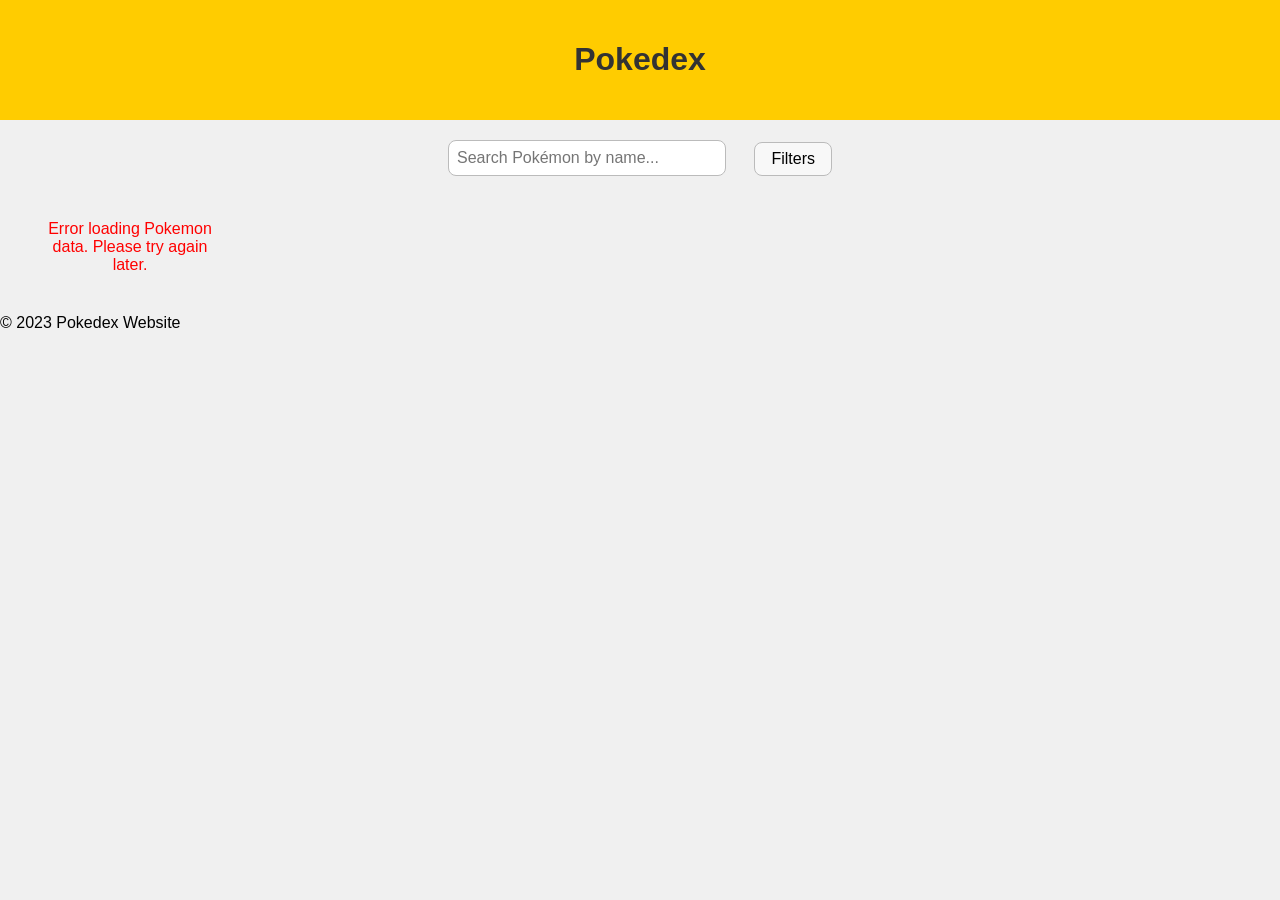
==== pokedex-website2/src/index.html @ b8cbc31a "Initial commit" ====
<!DOCTYPE html>
<html lang="en">
<head>
    <meta charset="UTF-8">
    <meta name="viewport" content="width=device-width, initial-scale=1.0">
    <title>Pokedex</title>
    <link rel="stylesheet" href="styles/main.css">
</head>
<body>
        <div id="pokemon-modal">
        <div class="modal-content">
            <button class="close-btn" aria-label="Close">&times;</button>
            <div id="modal-body"></div>
        </div>
    </div>
    
    <header>
        <h1>Pokedex</h1>
    </header>
    <main>
    <div style="margin: 20px 0; text-align:center;">
        <input id="pokemon-search" type="text" placeholder="Search Pokémon by name..." style="width: 260px; padding: 8px; font-size: 1em; border-radius: 8px; border: 1px solid #bbb;">
        <span id="type-filters" style="margin-left:24px;display:inline-block;vertical-align:middle;">
            <!-- Type filter button and dropdown will be rendered here -->
        </span>
    </div>
    <section id="pokemon-list">
        <!-- Pokémon data will be dynamically inserted here -->
    </section>
</main>
    <footer>
        <p>&copy; 2023 Pokedex Website</p>
    </footer>
    <script src="scripts/app.js"></script>
</body>
</html>
---- pokedex-website2/src/styles/main.css ----
body {
    font-family: Arial, sans-serif;
    background-color: #f0f0f0;
    margin: 0;
    padding: 0;
}

header {
    background-color: #ffcc00;
    padding: 20px;
    text-align: center;
}

h1 {
    color: #333;
}

.container {
    width: 980px; /* Exactly fit 5 columns of 180px + 4 gaps of 16px */
    margin: auto;
    overflow: hidden;
}

.card {
    background: white;
    border: 1px solid #ddd;
    border-radius: 5px;
    box-shadow: 0 2px 5px rgba(0, 0, 0, 0.1);
    margin: 20px;
    padding: 15px;
    text-align: center;
}

.card img {
    width: 100px;
    height: auto;
}

.footer {
    background-color: #333;
    color: white;
    text-align: center;
    padding: 10px 0;
    position: relative;
    bottom: 0;
    width: 100%;
}

.pokemon-btn {
    width: 180px;
    height: 120px;
    padding: 12px;
    margin-bottom: 10px;
    border-radius: 12px;
    border: 1px solid #bbb;
    background: #fff;
    cursor: pointer;
    transition: background 0.15s, box-shadow 0.15s;
    display: flex;
    flex-direction: column;
    align-items: center;
    justify-content: center;
    gap: 8px;
    position: relative;
    transition: all 0.2s ease-in-out;
}

.pokemon-btn:hover {
    background: #e3f2fd;
    box-shadow: 0 2px 8px rgba(33,150,243,0.08);
}

.pokemon-name {
    font-size: 1.15em;
    font-weight: bold;
    color: #333;
}

.type-container {
    display: flex;
    gap: 6px;
    justify-content: center;
}

.type-pill {
    padding: 4px 12px;
    border-radius: 16px;
    color: white;
    font-size: 0.85em;
    font-weight: bold;
    text-shadow: 1px 1px 1px rgba(0, 0, 0, 0.2);
    letter-spacing: 0.5px;
}

/* Modal styles */
#pokemon-modal {
    display: none;
    position: fixed;
    z-index: 1000;
    left: 0; top: 0; right: 0; bottom: 0;
    background: rgba(0,0,0,0.5);
    align-items: center;
    justify-content: center;
}

#pokemon-modal.active {
    display: flex;
}

.modal-content {
    background: #fff;
    padding: 28px;
    border-radius: 16px;
    width: 1200px;
    max-width: 95vw;
    max-height: 90vh;
    overflow-y: auto;
    position: relative;
    box-shadow: 0 4px 24px rgba(0,0,0,0.2);
}
/* Two-column layout */
.modal-grid {
    display: grid;
    grid-template-columns: 1fr 400px;
    gap: 40px;
    margin-top: 24px;
}

.modal-left {
    padding-right: 20px;
}

.modal-right {
    background: #f8f9fa;
    padding: 24px;
    border-radius: 16px;
    height: fit-content;
}

/* Header alignment fix */
.section-header {
    margin-top: 0;
    margin-bottom: 16px;
}

.close-btn {
    position: absolute;
    top: 12px;
    right: 16px;
    font-size: 24px;
    cursor: pointer;
    border: none;
    background: none;
    padding: 8px;
    color: #666;
    border-radius: 50%;
    transition: all 0.2s ease;
    width: 40px;
    height: 40px;
    display: flex;
    align-items: center;
    justify-content: center;
}

.close-btn:hover {
    background: #f6f6f6;
    color: #ef5350;
}

/* Stats styles */
.stats-container {
    margin: 16px 0;
}

.stats-container.base-stats {
    margin: 0;
    padding: 0;
}

.stats-container.other-stats {
    background: #f8f9fa;
    padding: 20px;
    border-radius: 12px;
    margin-top: 24px;
}

.stat {
    margin-bottom: 16px;
}

.stat:last-child {
    margin-bottom: 0;
}

.stat-name {
    font-weight: 600;
    margin-bottom: 6px;
    color: #2f3542;
    font-size: 0.95em;
}

.stat-bar {
    background: #e9ecef;
    border-radius: 12px;
    height: 24px;
    overflow: hidden;
    box-shadow: inset 0 2px 4px rgba(0,0,0,0.05);
}

.stat-fill {
    background: linear-gradient(to right, #4CAF50, #81C784);
    height: 100%;
    border-radius: 12px;
    color: white;
    text-align: right;
    padding-right: 12px;
    line-height: 24px;
    font-size: 0.9em;
    font-weight: 600;
    text-shadow: 1px 1px 1px rgba(0,0,0,0.2);
    transition: width 0.4s ease-out;
}

/* Abilities styles */
.abilities-container {
    margin: 24px 0;
    display: flex;
    gap: 8px;
    flex-wrap: wrap;
}

.ability-btn {
    background: #f8f9fa;
    padding: 8px 16px;
    border-radius: 20px;
    border: none;
    cursor: pointer;
    font-size: 1em;
    font-weight: 600;
    color: #2f3542;
    transition: all 0.2s ease;
    position: relative;
    box-shadow: 0 2px 4px rgba(0,0,0,0.04);
}

.ability-btn:hover {
    background: #e3f2fd;
    transform: translateY(-1px);
    box-shadow: 0 4px 8px rgba(33,150,243,0.15);
}

.ability-popup {
    position: absolute;
    bottom: 100%;
    left: 50%;
    transform: translateX(-50%) translateY(-8px);
    background: white;
    padding: 12px 16px;
    border-radius: 8px;
    box-shadow: 0 4px 16px rgba(0,0,0,0.15);
    width: max-content;
    max-width: 300px;
    opacity: 0;
    visibility: hidden;
    transition: all 0.2s ease;
    z-index: 100;
    text-align: left;
    font-weight: normal;
    font-size: 0.9em;
    color: #666;
    margin-bottom: 4px;
}

.ability-popup::after {
    content: '';
    position: absolute;
    top: 100%;
    left: 50%;
    transform: translateX(-50%);
    border: 8px solid transparent;
    border-top-color: white;
}

.ability-btn:hover .ability-popup,
.ability-btn:focus .ability-popup {
    opacity: 1;
    visibility: visible;
    transform: translateX(-50%) translateY(0);
}

.ability-btn:focus {
    outline: none;
    box-shadow: 0 0 0 3px rgba(33,150,243,0.3);
}

/* Breeding info styles */
.breeding-info {
    margin: 16px 0;
}

.egg-groups {
    display: flex;
    gap: 8px;
    flex-wrap: wrap;
    margin-bottom: 16px;
}

/* Yield styles */
.stats-container .stat-fill {
    font-size: 0.85em;
    padding-right: 6px;
}

/* Pokemon grid layout */
.pokemon-grid {
    display: grid;
    grid-template-columns: repeat(5, 180px);
    gap: 16px;
    width: 100%;
    margin: 0 auto;
    padding: 24px;
    max-width: 1200px;
    margin: 0 auto;
}

/* Pokemon button styles */
.pokemon-btn {
    width: 100%;
    min-height: 100px;
    padding: 16px;
    border-radius: 16px;
    border: 1px solid #e1e4e8;
    background: white;
    cursor: pointer;
    transition: all 0.3s ease;
    display: flex;
    flex-direction: column;
    align-items: center;
    justify-content: center;
    gap: 10px;
    position: relative;
    box-shadow: 0 2px 8px rgba(0,0,0,0.04);
}

.pokemon-btn:hover {
    transform: translateY(-2px);
    box-shadow: 0 4px 12px rgba(33,150,243,0.12);
    border-color: #bbdefb;
}

.pokemon-name {
    font-size: 1.2em;
    font-weight: 600;
    color: #2f3542;
    margin: 4px 0;
}

/* Additional styles */
h2 {
    color: #ef5350;
    font-size: 2rem;
    margin-top: 0;
    margin-bottom: 16px;
}

h3 {
    color: #2f3542;
    font-size: 1.4em;
    margin: 24px 0 16px;
}
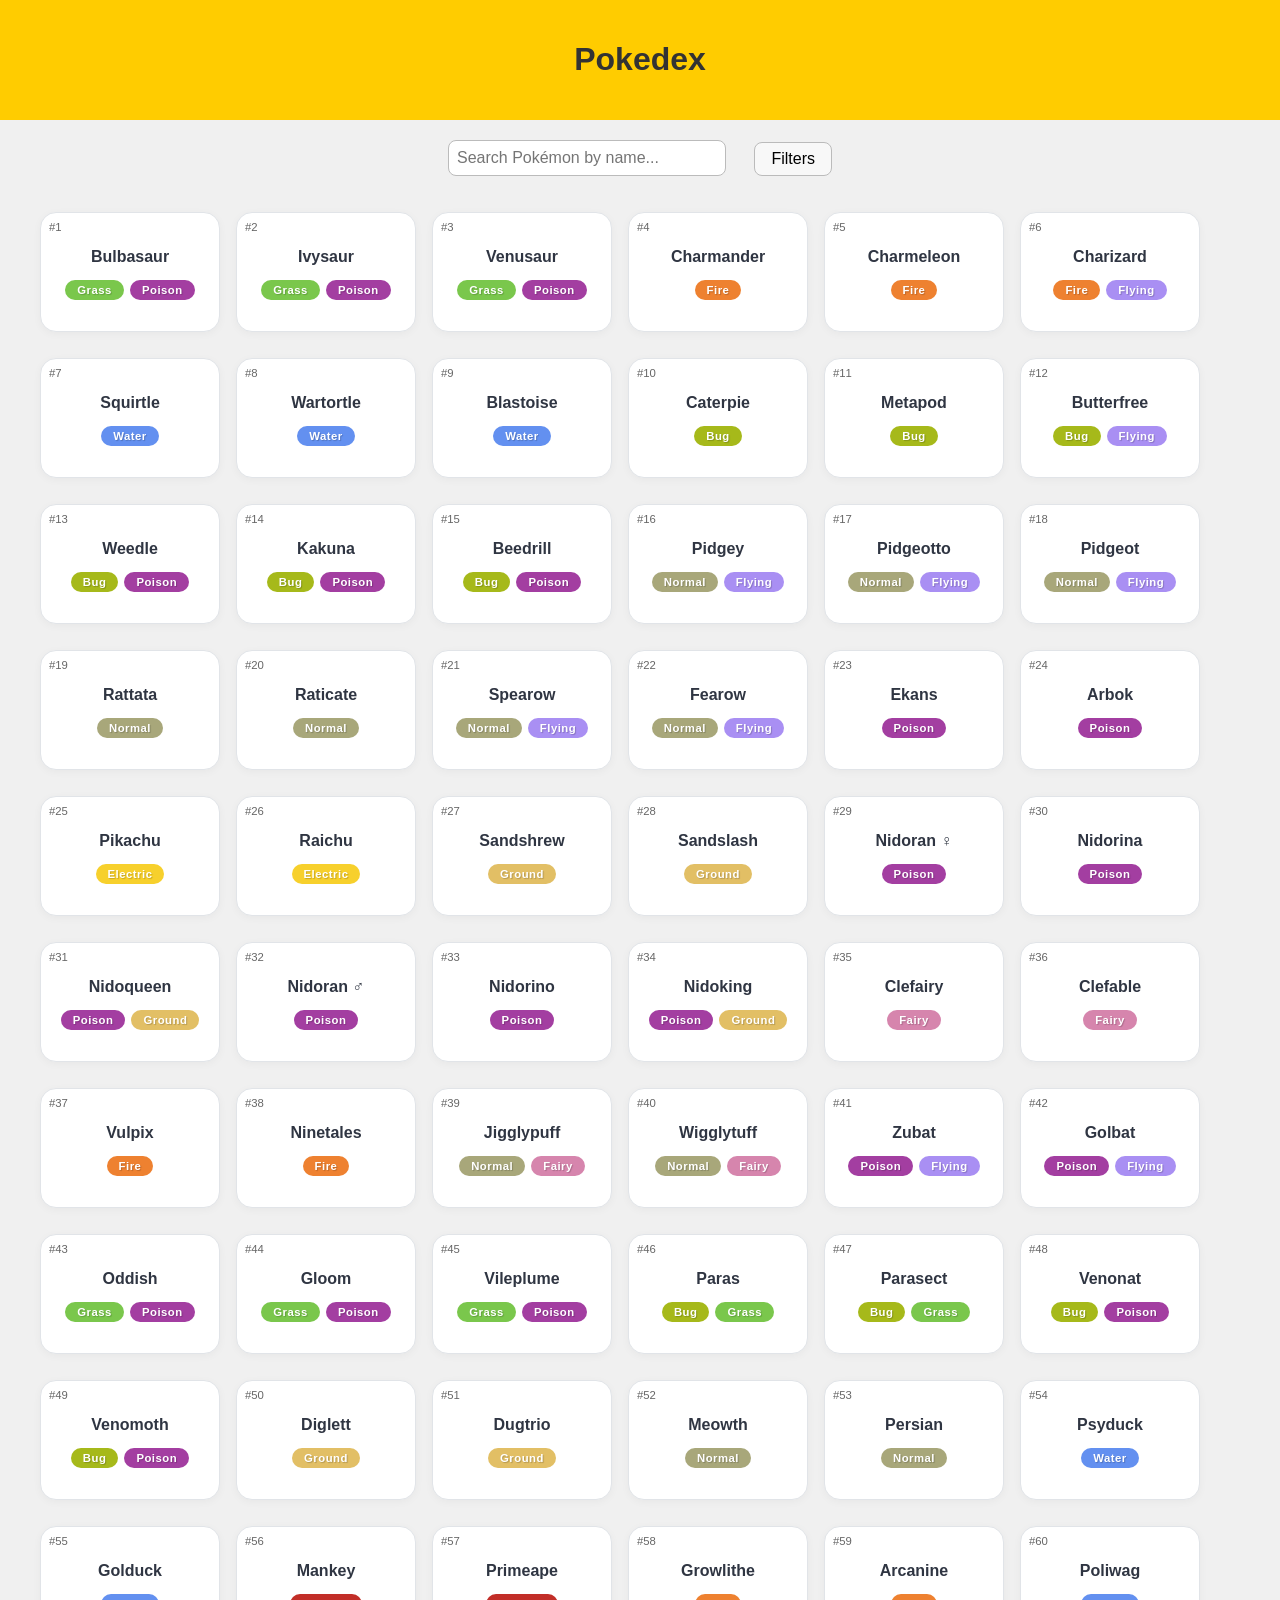
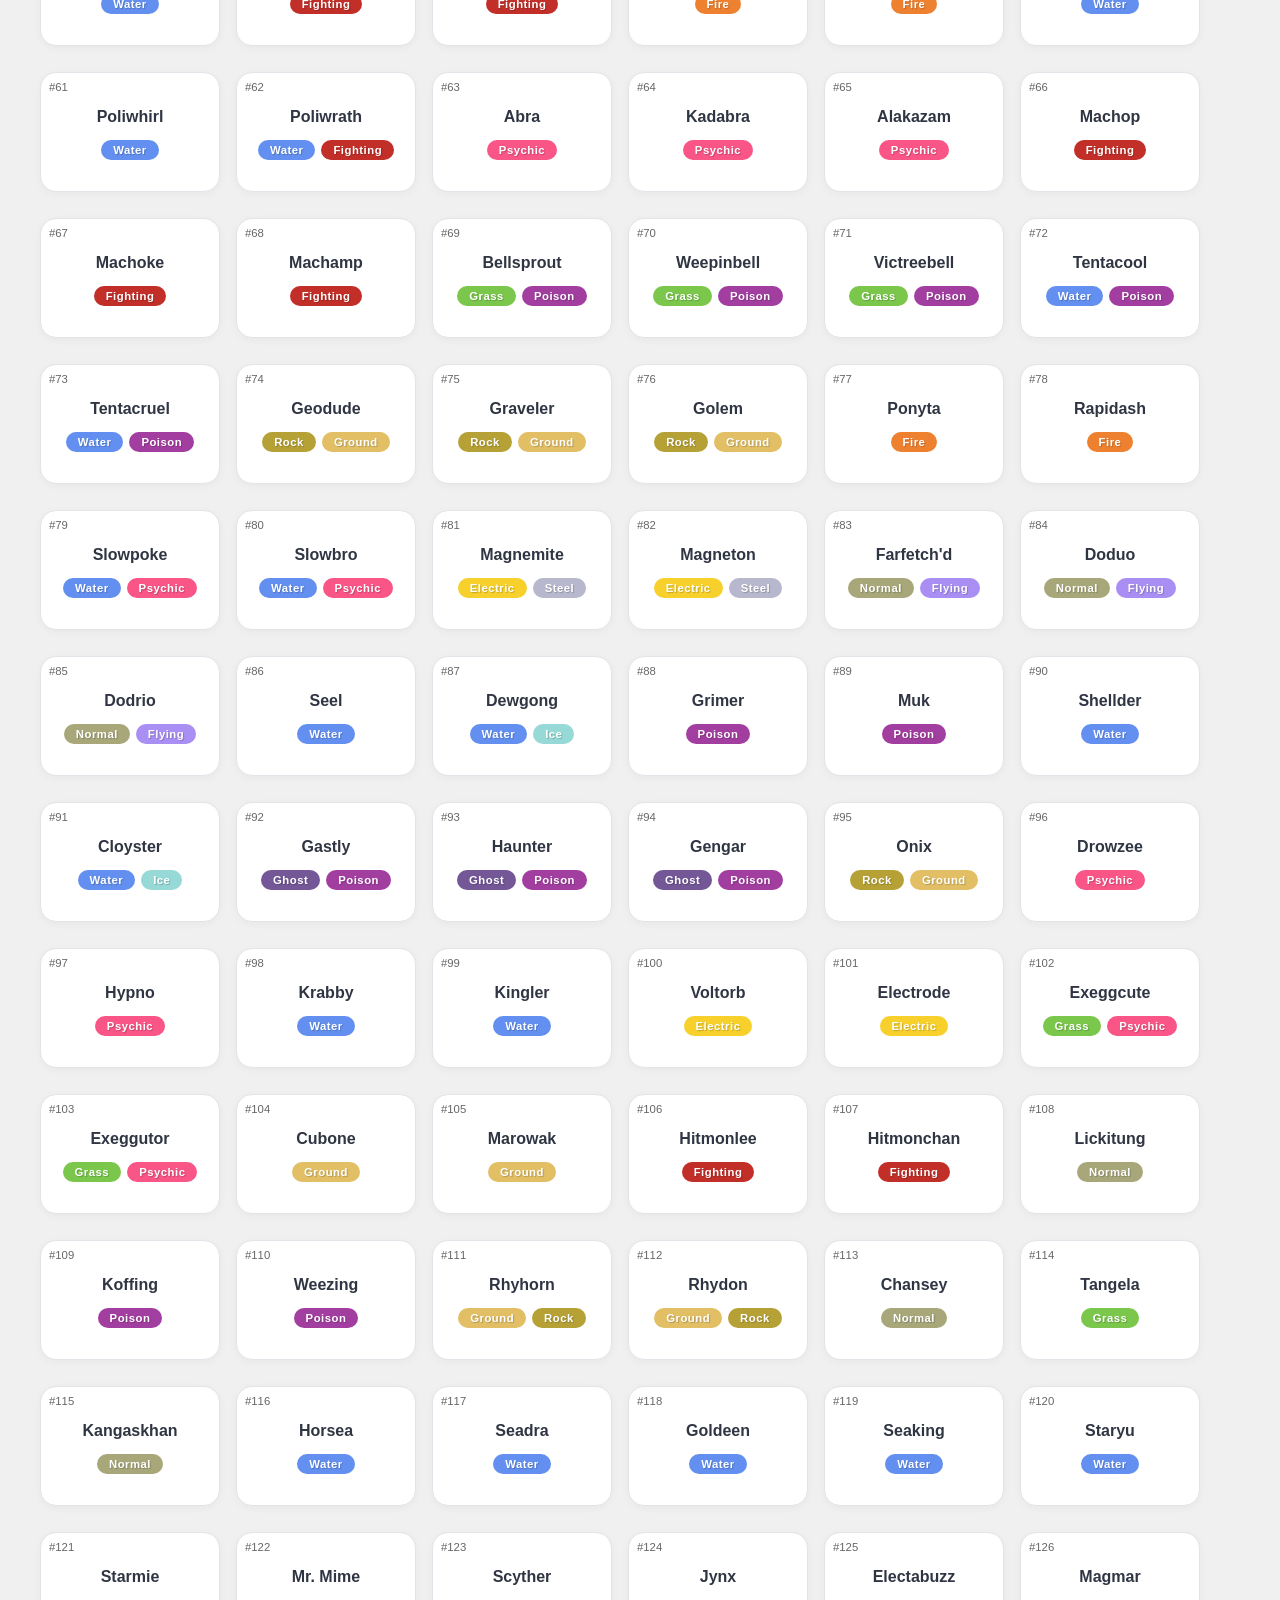
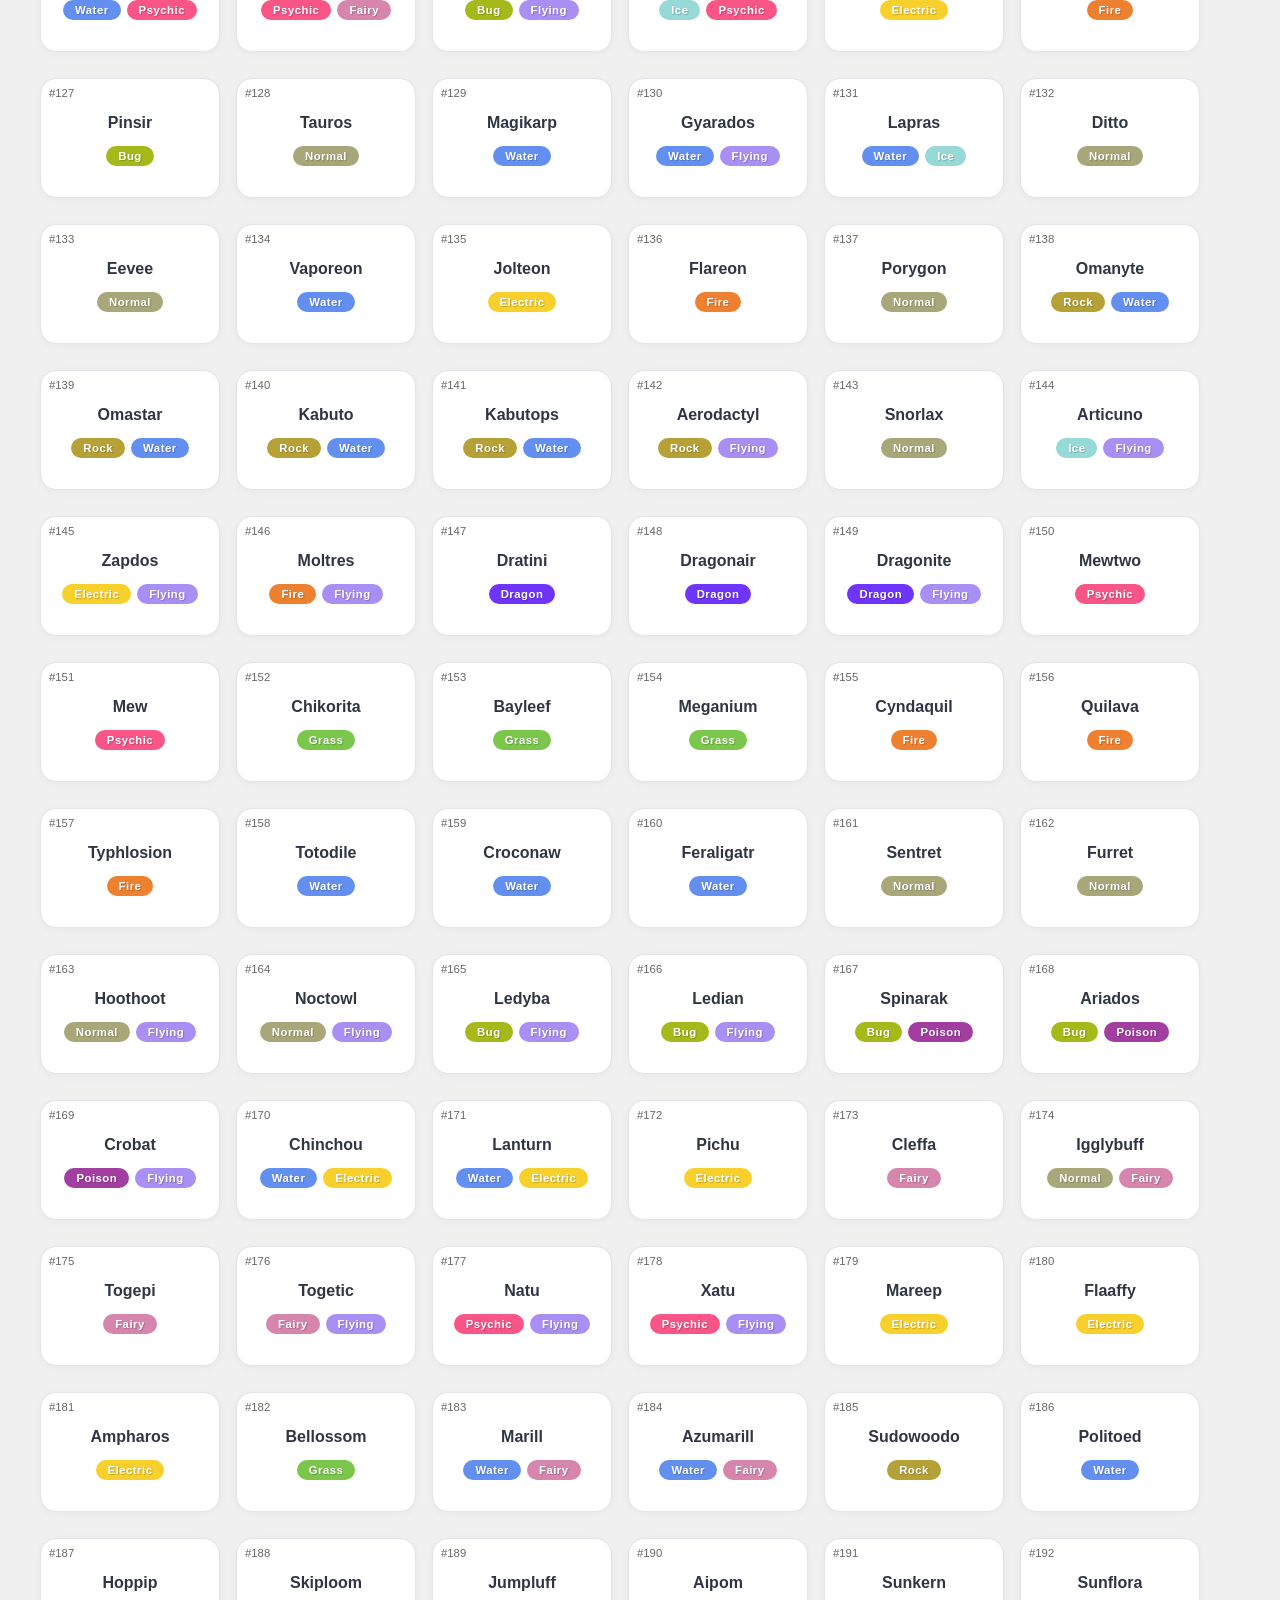
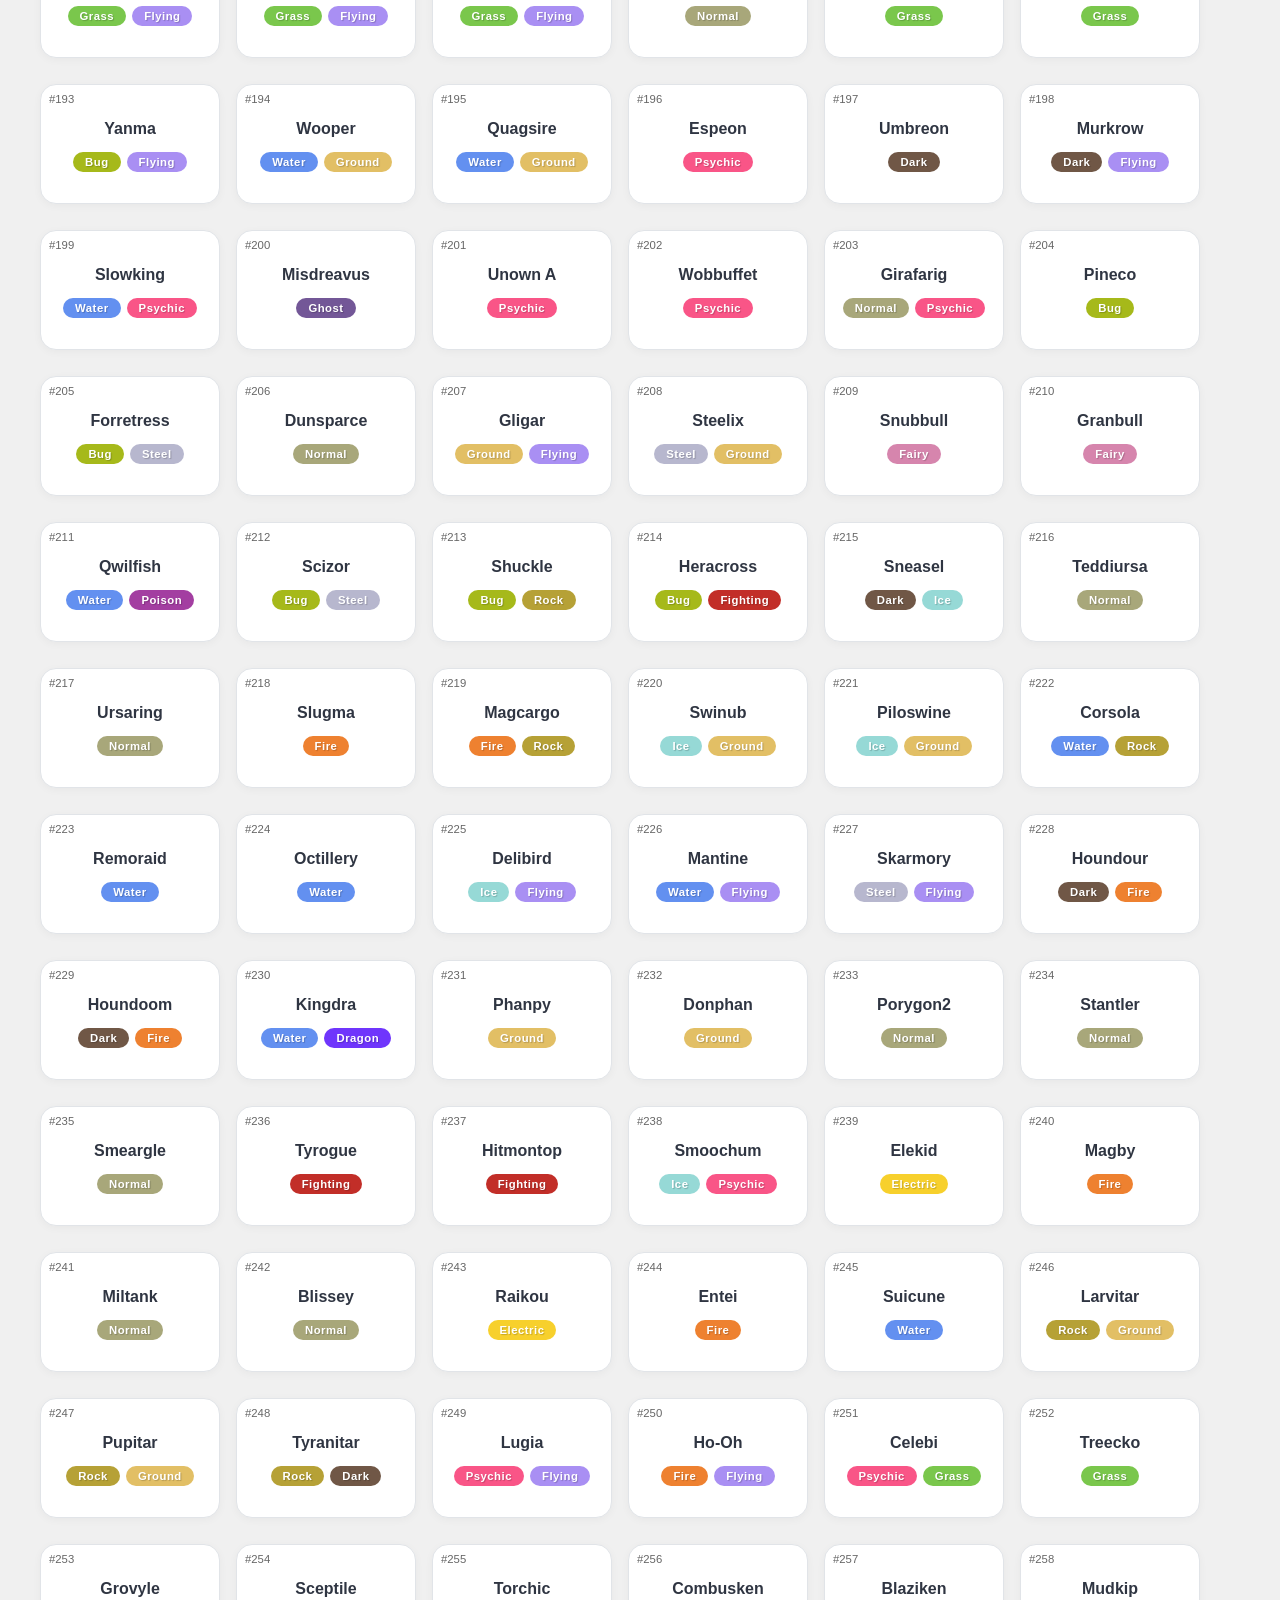
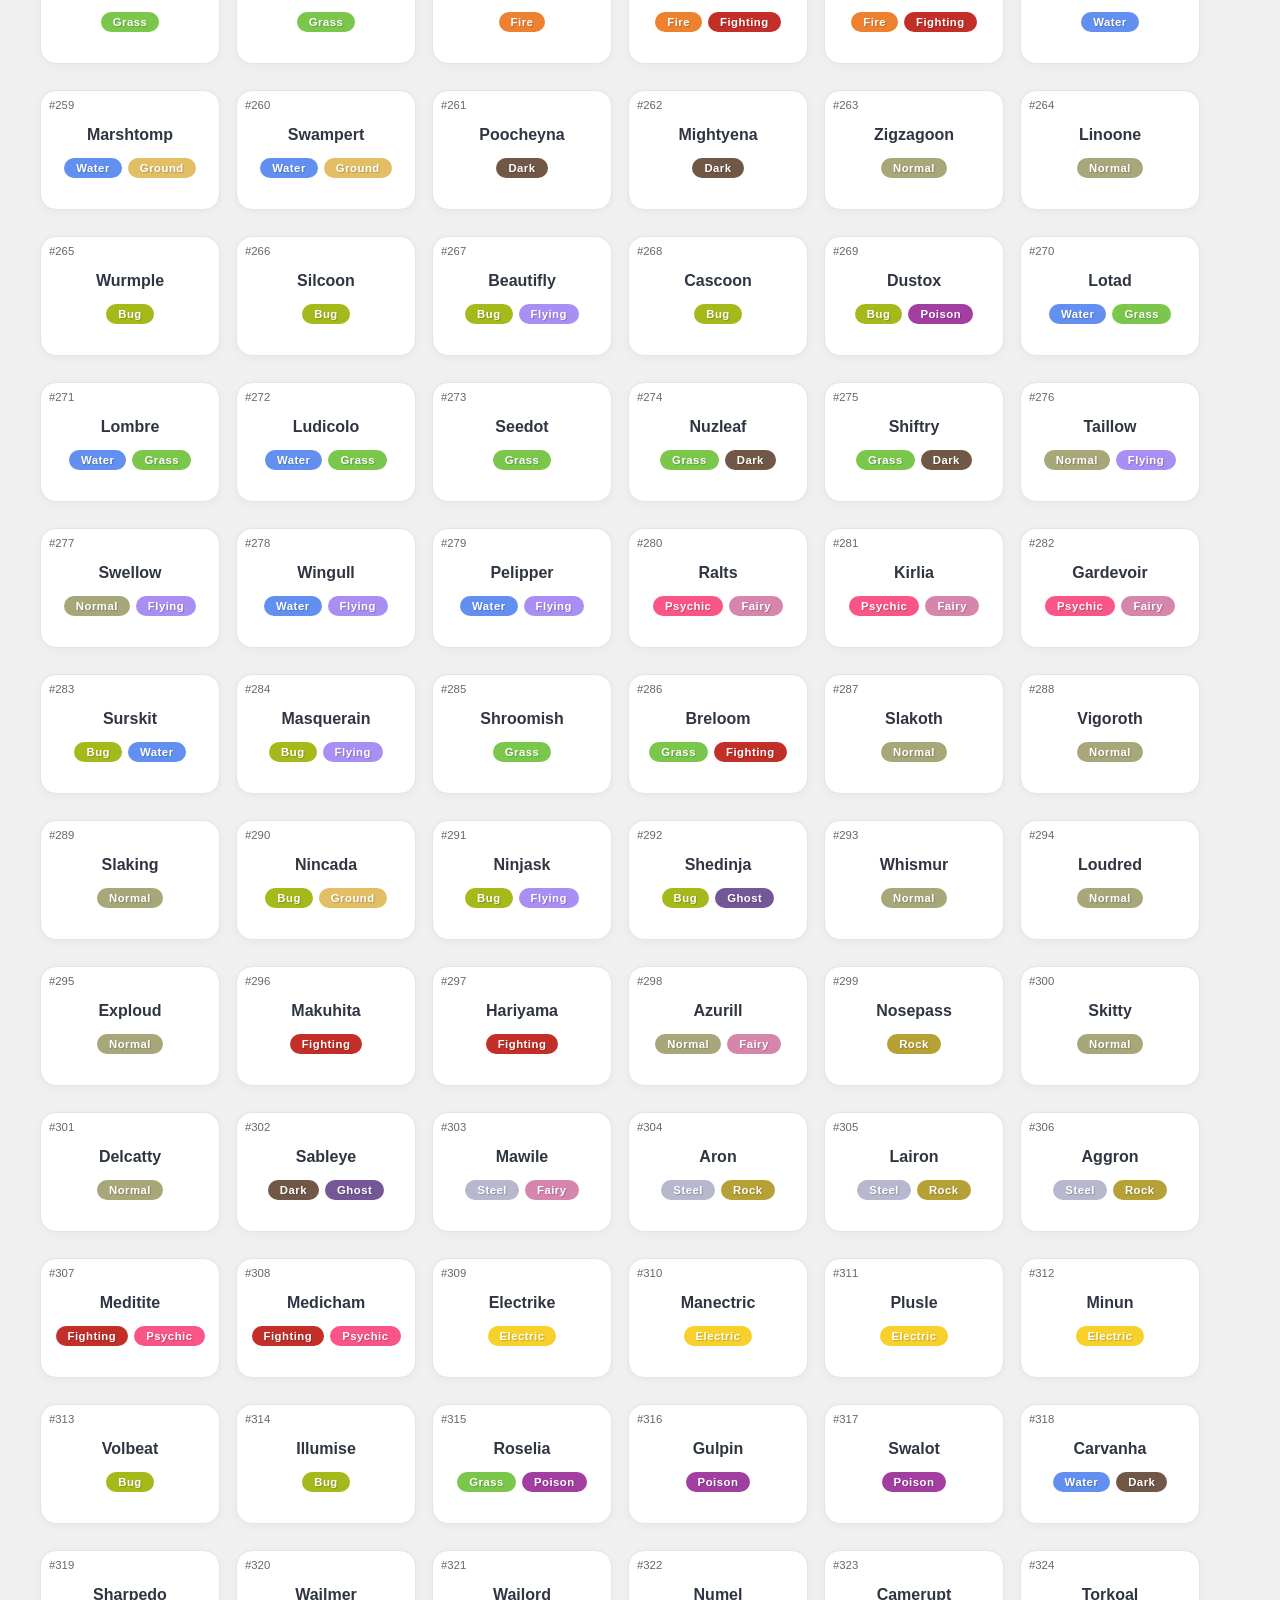
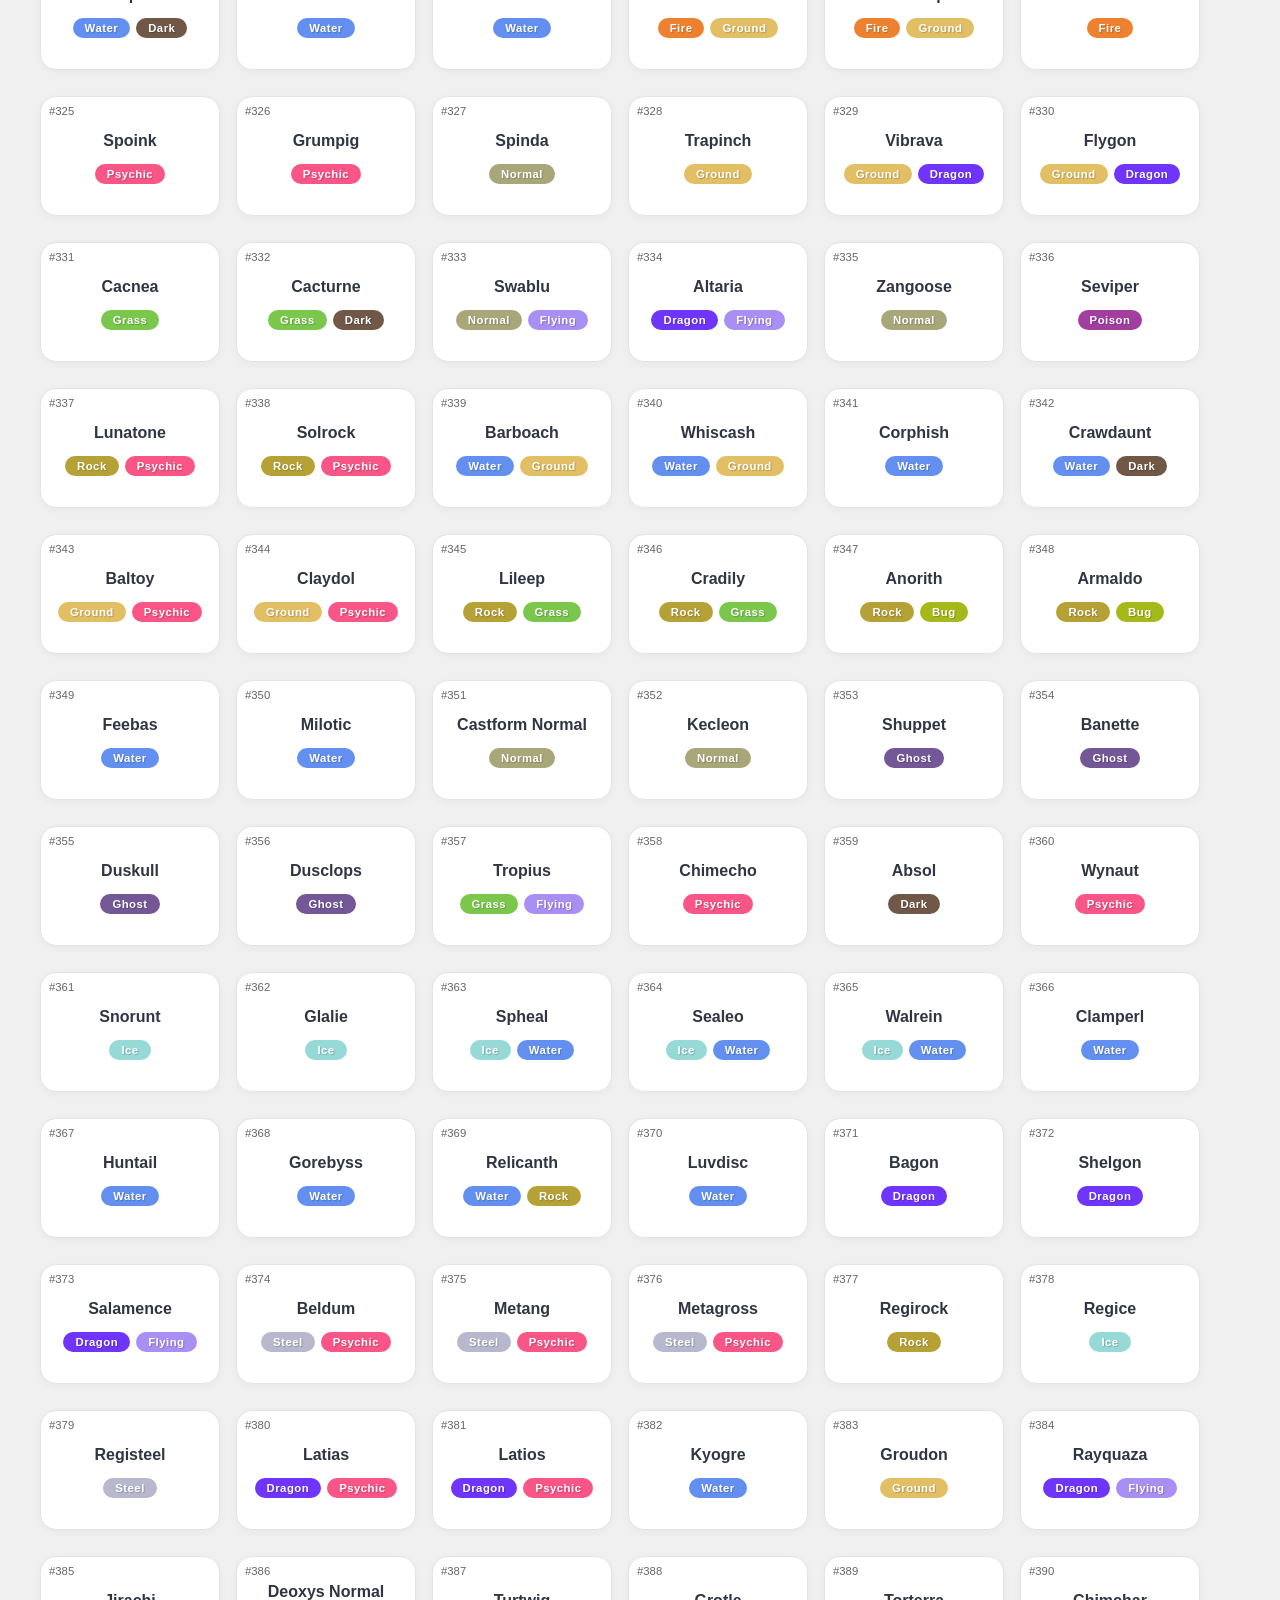
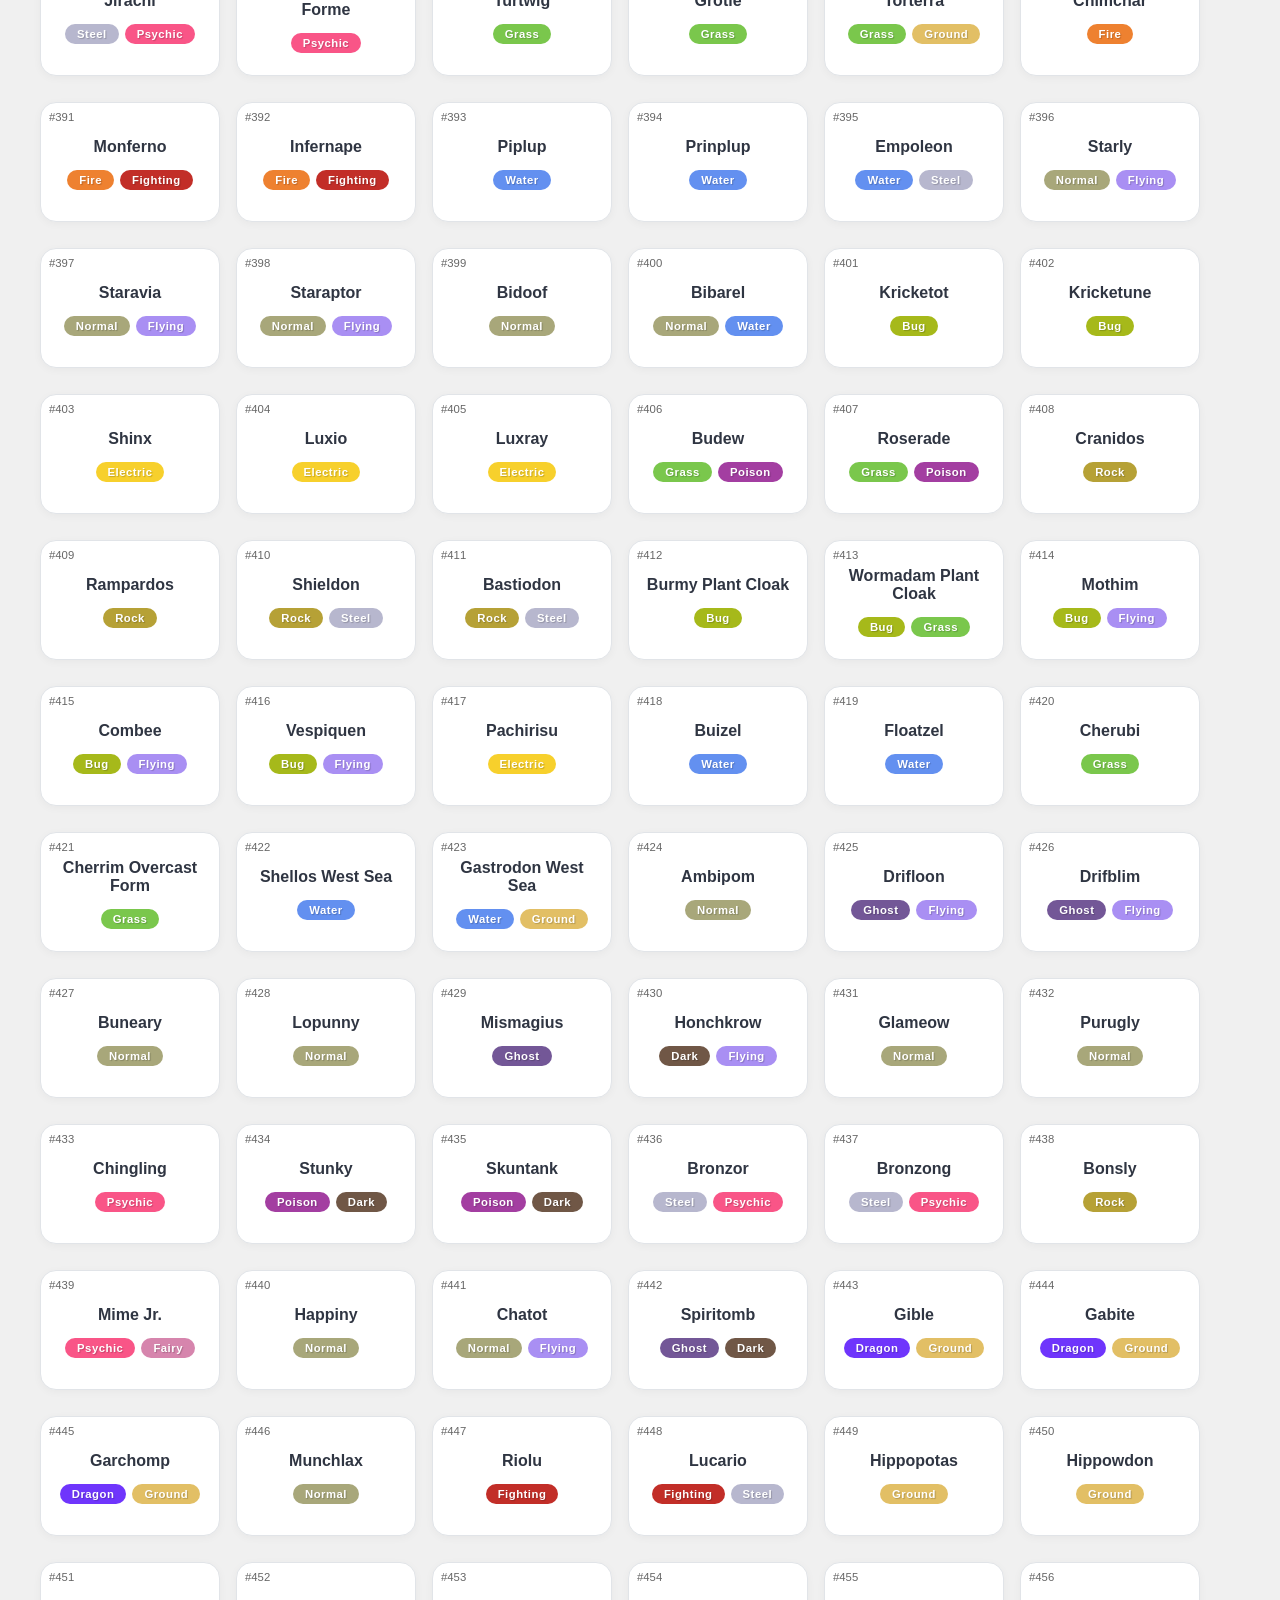
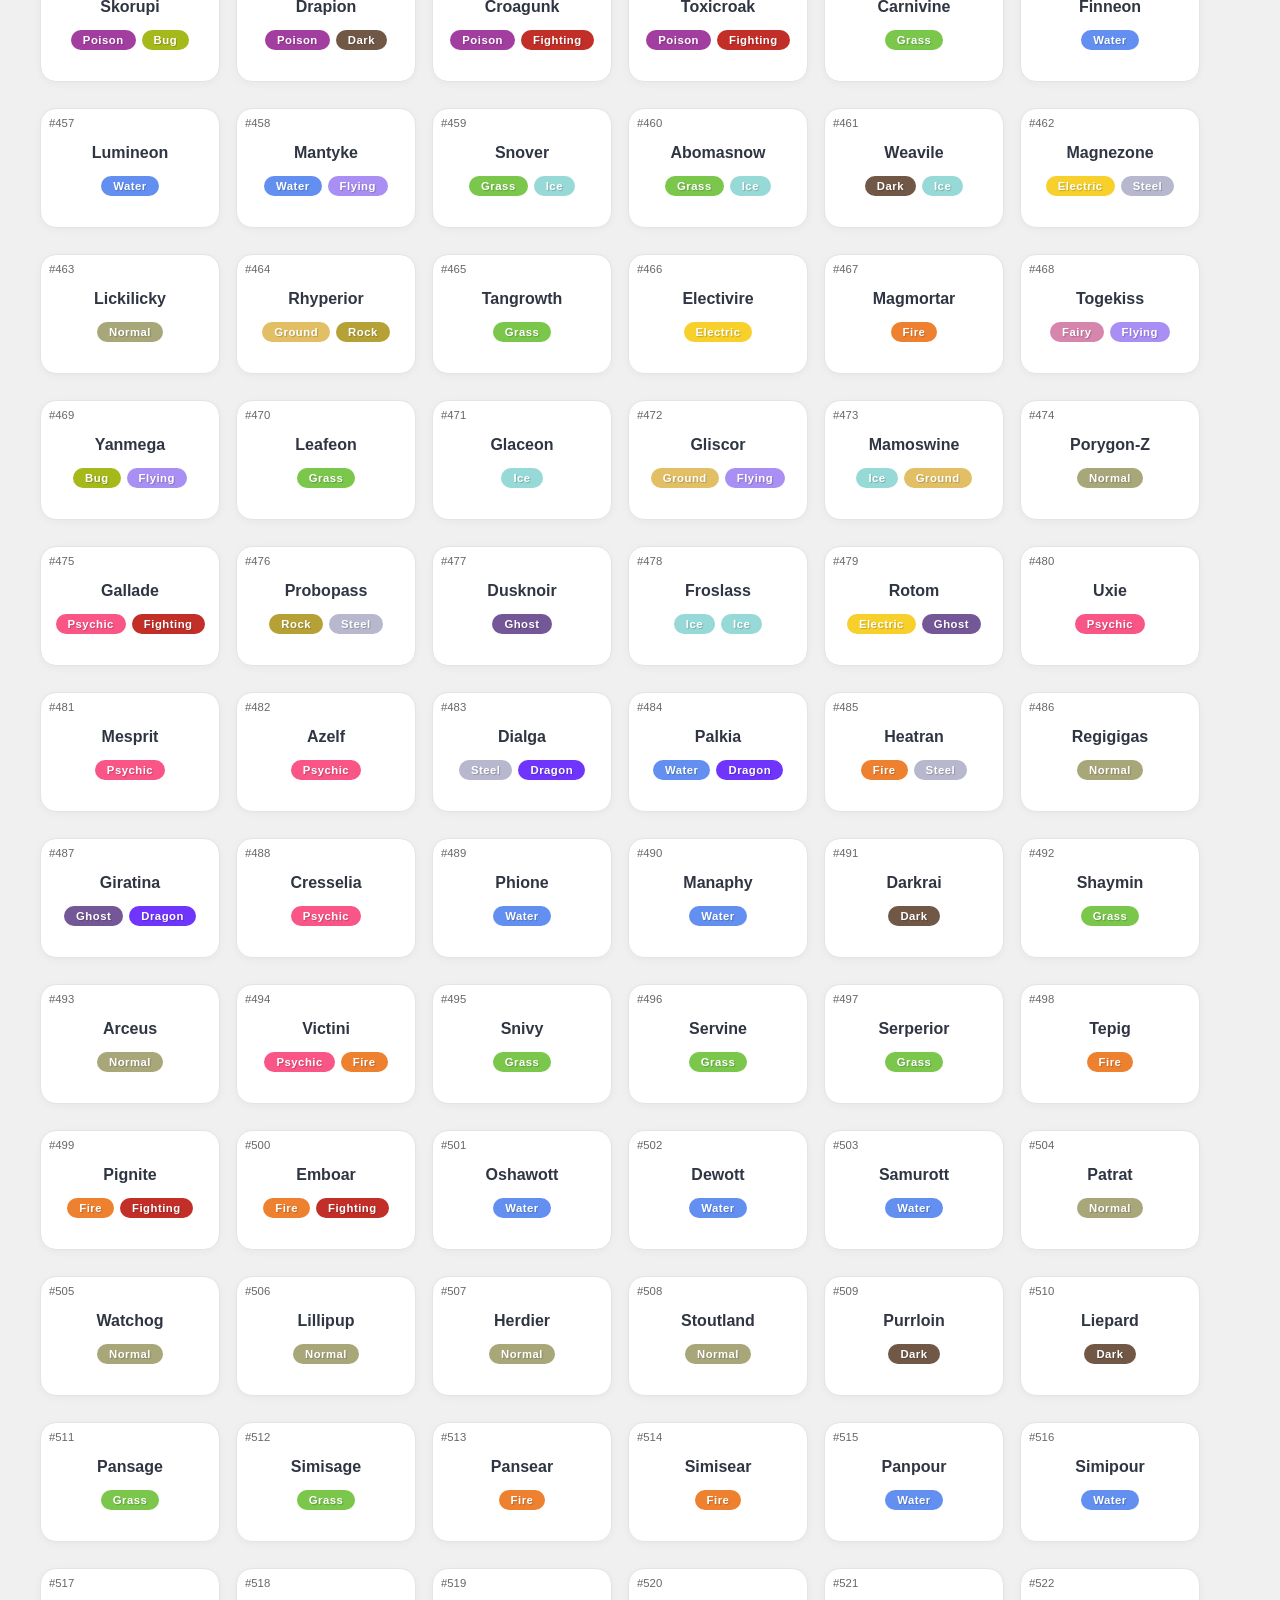
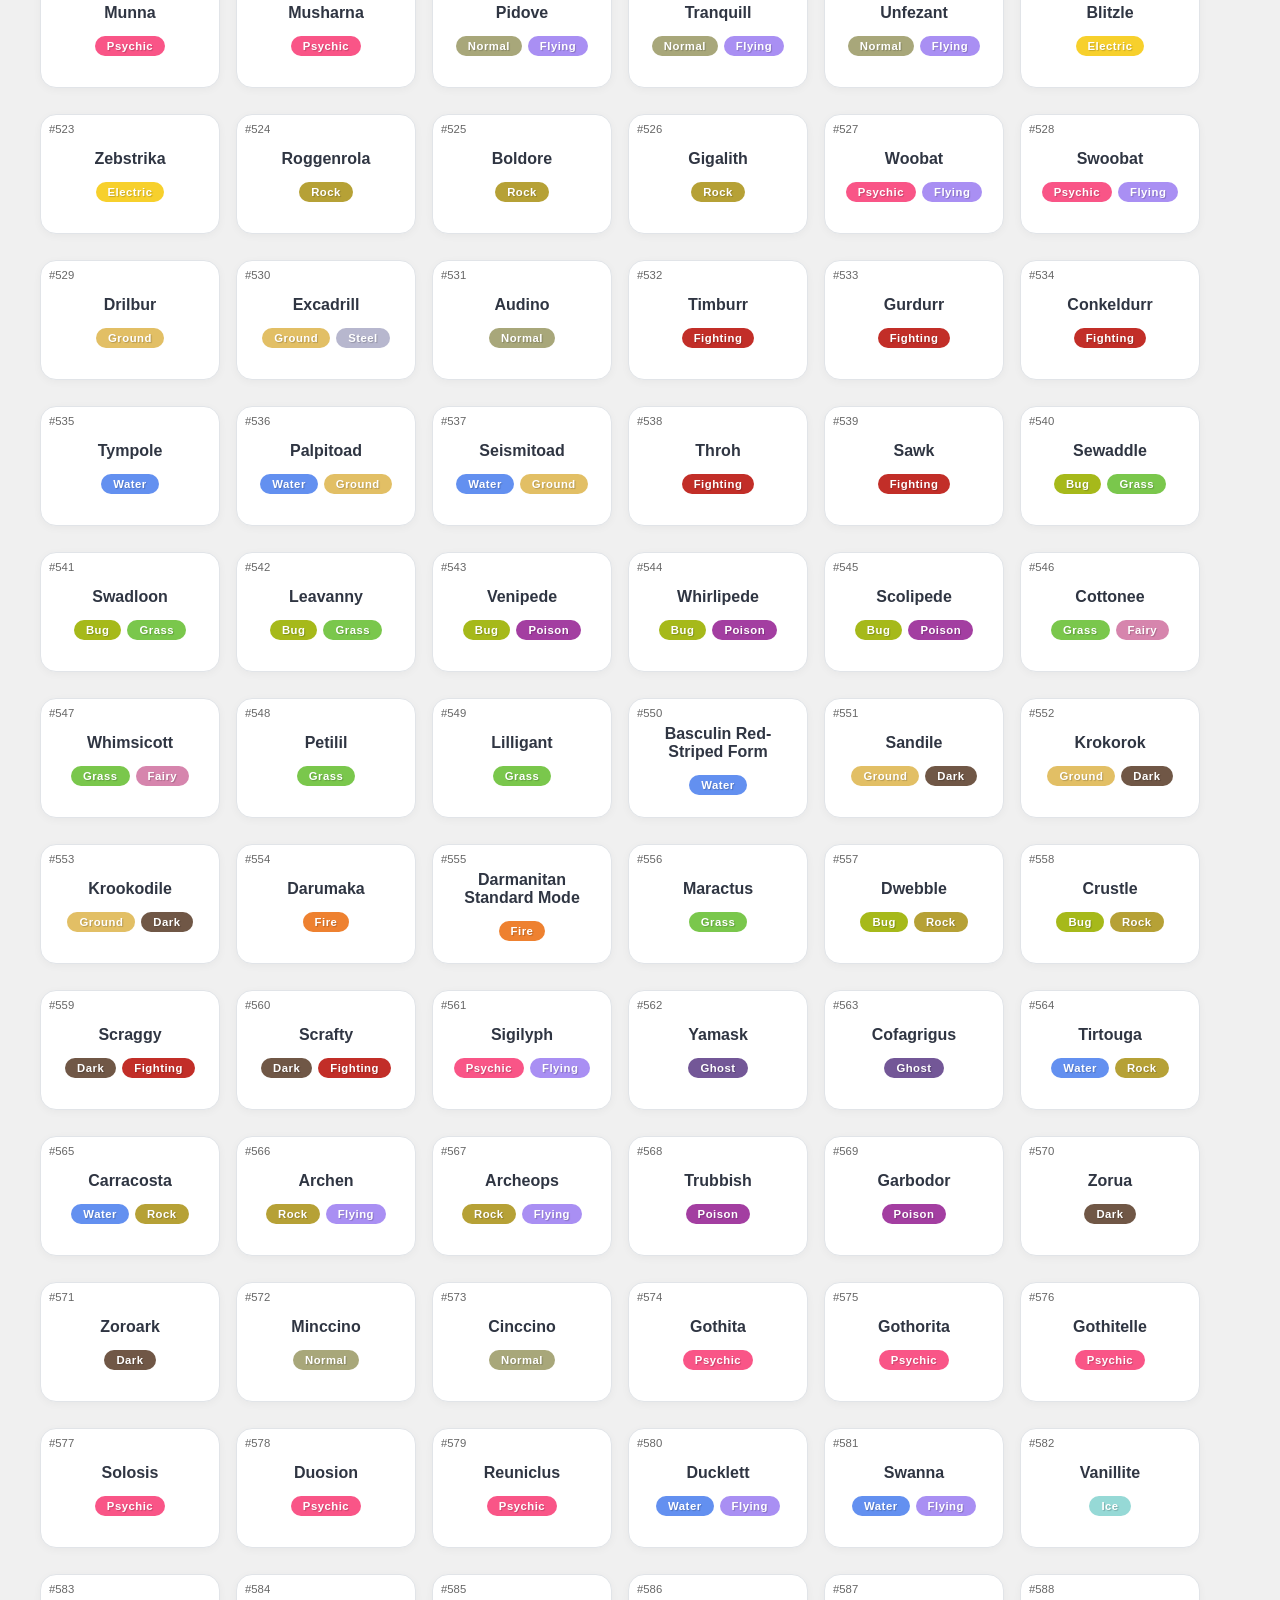
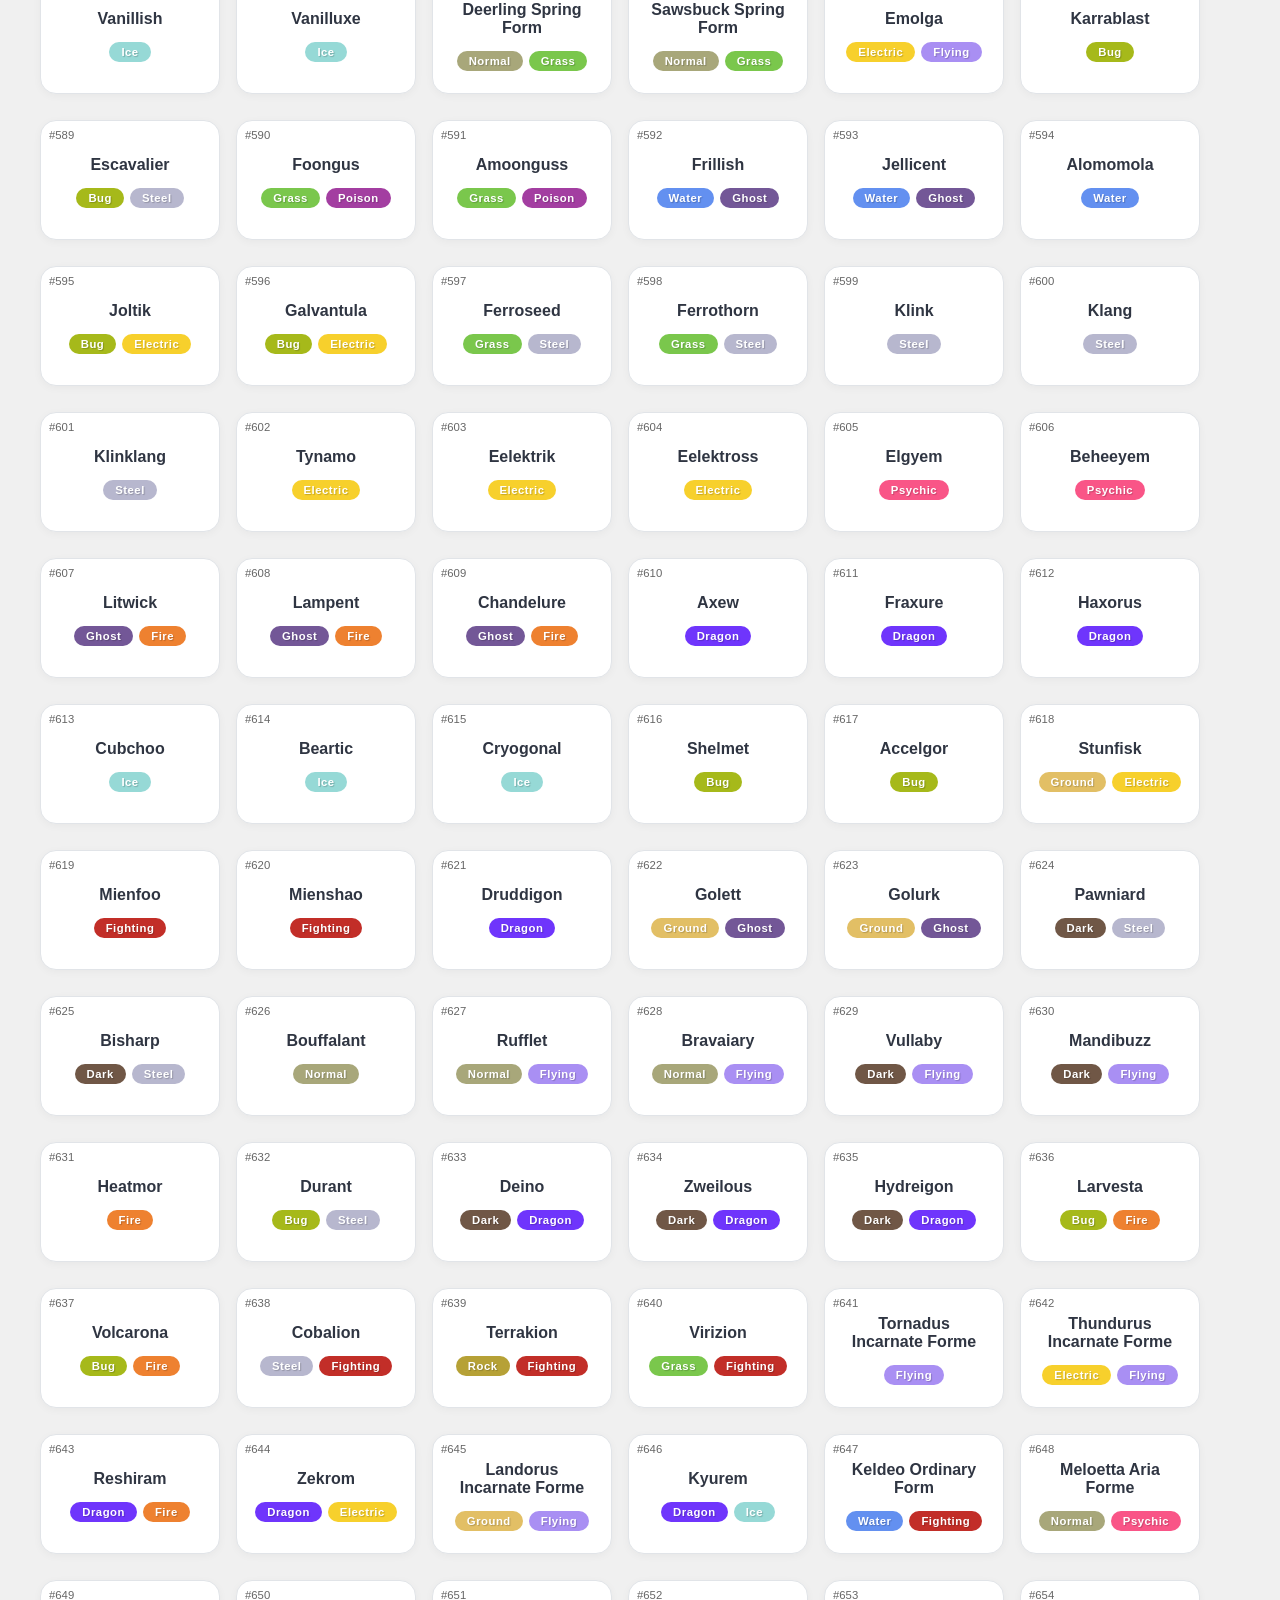
==== commit a2ca0abc: "Complete Overhaul: Added movesets for each Pokemon New Page: Move Dex Added Guided Hyperlinks" ====
--- a/pokedex-website2/src/index.html
+++ b/pokedex-website2/src/index.html
@@ -7,7 +7,7 @@
     <link rel="stylesheet" href="styles/main.css">
 </head>
 <body>
-        <div id="pokemon-modal">
+    <div id="pokemon-modal">
         <div class="modal-content">
             <button class="close-btn" aria-label="Close">&times;</button>
             <div id="modal-body"></div>
@@ -18,19 +18,22 @@
         <h1>Pokedex</h1>
     </header>
     <main>
-    <div style="margin: 20px 0; text-align:center;">
-        <input id="pokemon-search" type="text" placeholder="Search Pokémon by name..." style="width: 260px; padding: 8px; font-size: 1em; border-radius: 8px; border: 1px solid #bbb;">
-        <span id="type-filters" style="margin-left:24px;display:inline-block;vertical-align:middle;">
-            <!-- Type filter button and dropdown will be rendered here -->
-        </span>
-    </div>
-    <section id="pokemon-list">
-        <!-- Pokémon data will be dynamically inserted here -->
-    </section>
-</main>
+        <div style="margin: 20px 0; text-align:center;">
+            <input id="pokemon-search" type="text" placeholder="Search Pokémon by name..." style="width: 260px; padding: 8px; font-size: 1em; border-radius: 8px; border: 1px solid #bbb;">
+            <span id="type-filters" style="margin-left:24px;display:inline-block;vertical-align:middle;">
+                <!-- Type filter button and dropdown will be rendered here -->
+            </span>
+        </div>
+        <section id="pokemon-list">
+            <!-- Pokémon data will be dynamically inserted here -->
+        </section>
+    </main>
     <footer>
         <p>&copy; 2023 Pokedex Website</p>
     </footer>
-    <script src="scripts/app.js"></script>
+
+    <!-- Load scripts as modules -->
+    <script src="scripts/filters.js" type="module"></script>
+    <script src="scripts/app.js" type="module"></script>
 </body>
 </html>
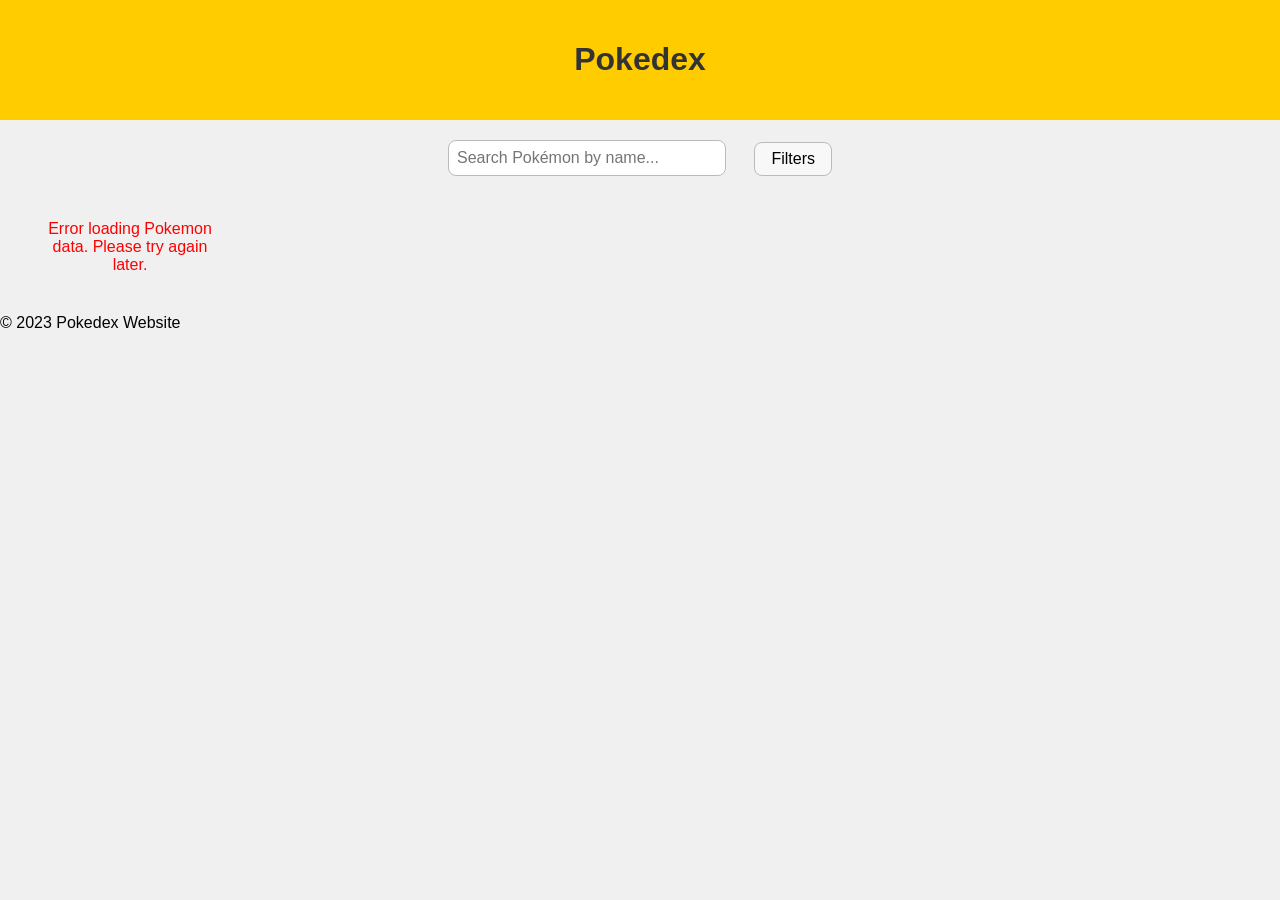
==== commit ff279240: "3rd Party Data Loading Added" ====
--- a/pokedex-website2/src/index.html
+++ b/pokedex-website2/src/index.html
@@ -32,8 +32,7 @@
         <p>&copy; 2023 Pokedex Website</p>
     </footer>
 
-    <!-- Load scripts as modules -->
-    <script src="scripts/filters.js" type="module"></script>
+    <!-- Load app as a module -->
     <script src="scripts/app.js" type="module"></script>
 </body>
 </html>
